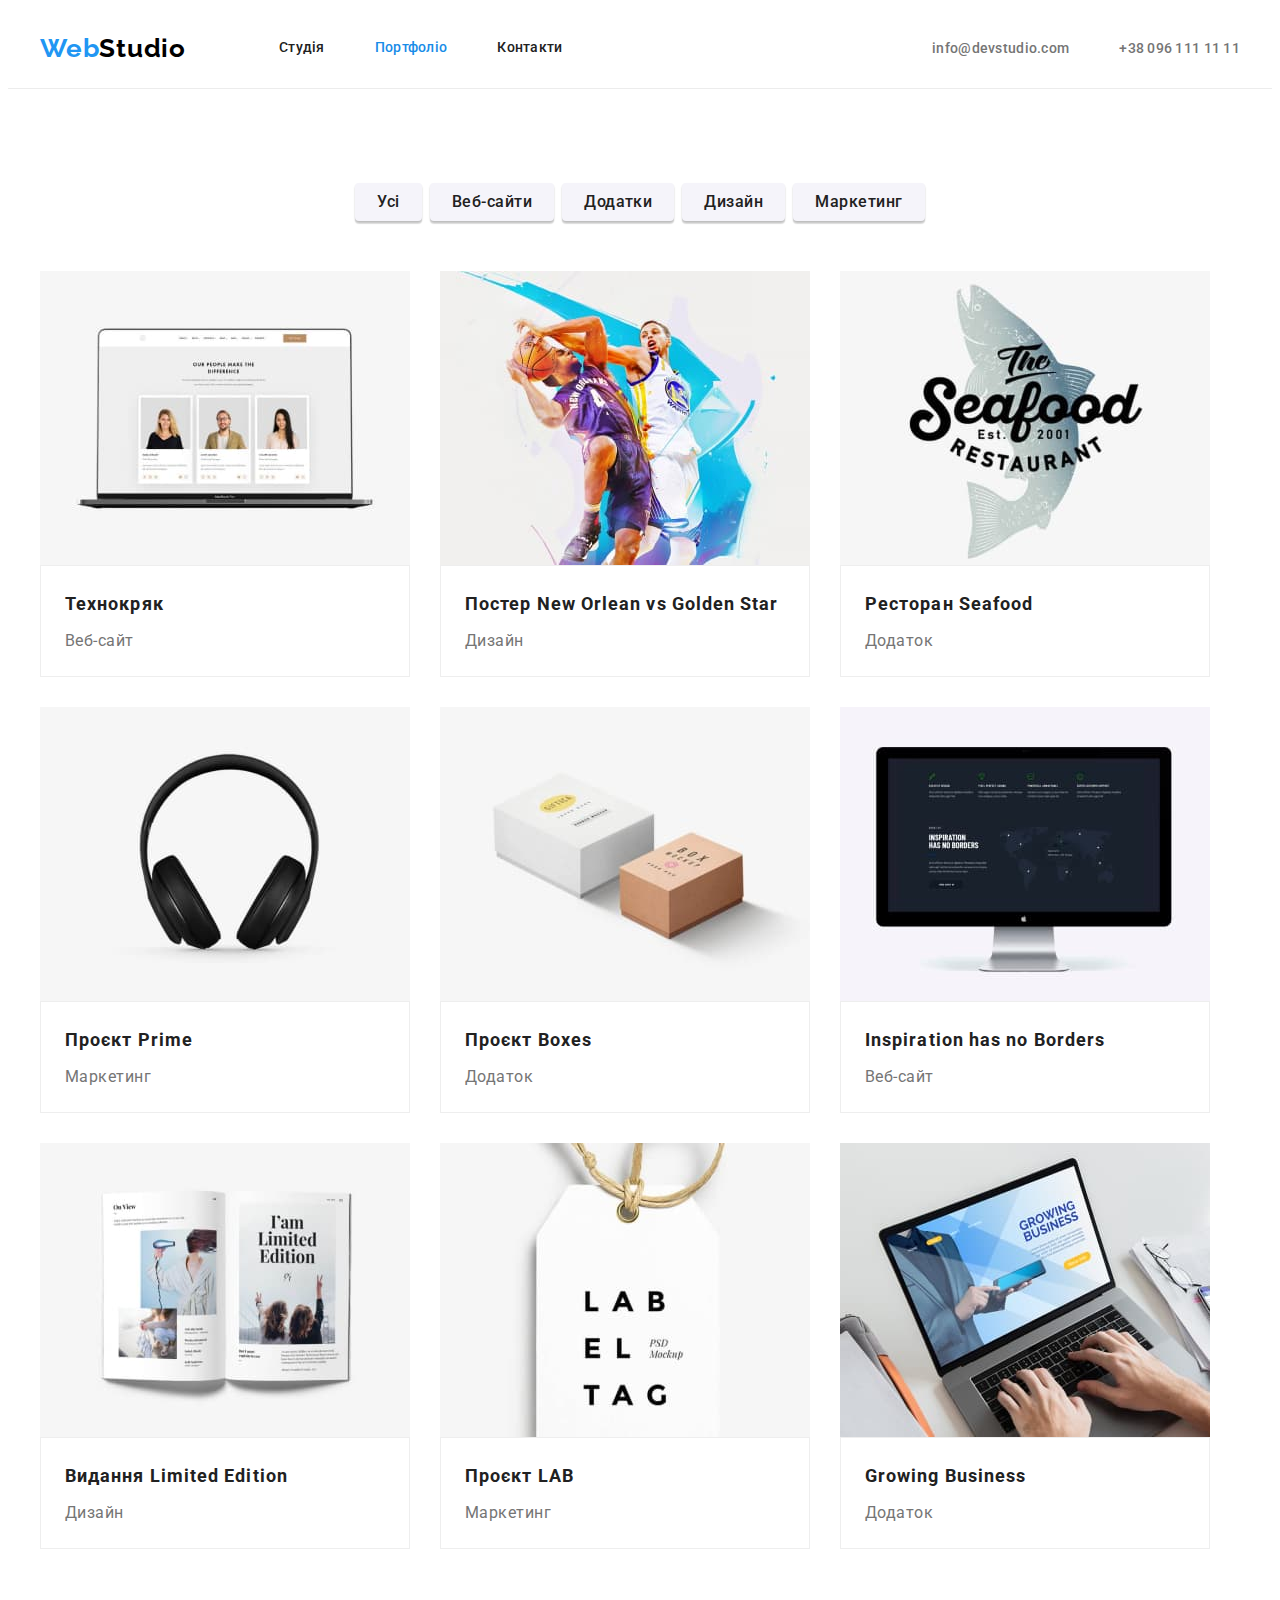
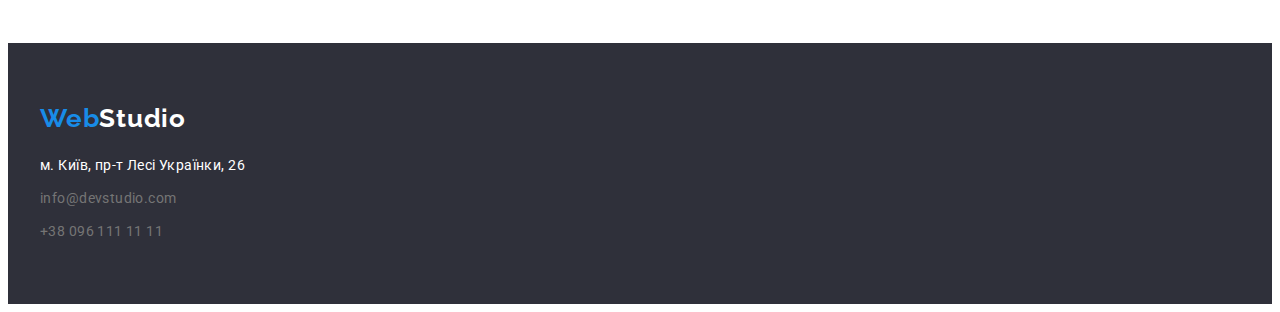
==== portfolio.html @ 497a7726 "ADD HW3" ====
<!DOCTYPE html>
<html lang="uk">
  <head>
    <meta charset="UTF-8" />
    <meta http-equiv="X-UA-Compatible" content="IE=edge" />
    <meta name="viewport" content="width=device-width, initial-scale=1.0" />
    <title>Document</title>
    <link rel="preconnect" href="https://fonts.googleapis.com" />
    <link rel="preconnect" href="https://fonts.gstatic.com" crossorigin />
    <link
      href="https://fonts.googleapis.com/css2?family=Raleway:wght@700&family=Roboto:wght@400;500;700;900&display=swap"
      rel="stylesheet"
    />
    <link
      rel="stylesheet"
      href="https://cdnjs.cloudflare.com/ajax/libs/modern-normalize/1.1.0/modern-normalize.min.css"
      integrity="sha512-wpPYUAdjBVSE4KJnH1VR1HeZfpl1ub8YT/NKx4PuQ5NmX2tKuGu6U/JRp5y+Y8XG2tV+wKQpNHVUX03MfMFn9Q=="
      crossorigin="anonymous"
      referrerpolicy="no-referrer"
    />
    <link rel="stylesheet" href="./css/styles.css" />
  </head>
  <body>
    <header class="header">
      <div class="container header-body">
        <a href="./index.html" class="logo"><span class="logo-accent">Web</span>Studio</a>
        <nav>
          <ul class="nav">
            <li class="item"><a href="./index.html" class="nav-link">Студія</a></li>
            <li class="item">
              <a href="./portfolio.html" class="nav-link current-page">Портфоліо</a>
            </li>
            <li class="item"><a href="" class="nav-link link-normalize">Контакти</a></li>
          </ul>
        </nav>
        <ul class="contact">
          <li class="item">
            <a href="mailto:info@devstudio.com" class="contact-link">info@devstudio.com</a>
          </li>
          <li class="item">
            <a href="tel:+380961111111" class="contact-link">+38 096 111 11 11</a>
          </li>
        </ul>
      </div>
    </header>
    <main>
      <section class="portfolio section">
        <div class="container">
          <h1 class="visually-hidden">Роботи студії</h1>
          <ul class="portfolio-buttons">
            <li class="item"><button type="button" class="portfolio-btn">Усі</button></li>
            <li class="item"><button type="button" class="portfolio-btn">Веб-сайти</button></li>
            <li class="item"><button type="button" class="portfolio-btn">Додатки</button></li>
            <li class="item"><button type="button" class="portfolio-btn">Дизайн</button></li>
            <li class="item"><button type="button" class="portfolio-btn">Маркетинг</button></li>
          </ul>
          <ul class="portfolio-items">
            <li>
              <a href="#" class="portfolio-item">
                <img src="./img/tehno-kriak.jpg" alt="Комп'ютер" width="370" class="image" />
                <div class="wrap">
                  <h2 class="portfolio-item-title">Технокряк</h2>
                  <p class="portfolio-item-text">Веб-сайт</p>
                </div>
              </a>
            </li>
            <li>
              <a href="#" class="portfolio-item">
                <img
                  src="./img/new-orlean-vs-golden-star.jpg"
                  alt="Баскетбол"
                  width="370"
                  class="image"
                />
                <div class="wrap">
                  <h2 class="portfolio-item-title">
                    Постер <span lang="en">New Orlean vs Golden Star</span>
                  </h2>
                  <p class="portfolio-item-text">Дизайн</p>
                </div>
              </a>
            </li>
            <li>
              <a href="#" class="portfolio-item">
                <img src="./img/seafood.jpg" alt="Логотип риба" width="370" class="image" />
                <div class="wrap">
                  <h2 class="portfolio-item-title">Ресторан <span lang="en">Seafood</span></h2>
                  <p class="portfolio-item-text">Додаток</p>
                </div>
              </a>
            </li>
            <li>
              <a href="#" class="portfolio-item">
                <img src="./img/prime.jpg" alt="Навушники" width="370" class="image" />
                <div class="wrap">
                  <h2 class="portfolio-item-title">Проєкт <span lang="en">Prime</span></h2>
                  <p class="portfolio-item-text">Маркетинг</p>
                </div>
              </a>
            </li>
            <li>
              <a href="#" class="portfolio-item">
                <img src="./img/boxes.jpg" alt="Коробки" width="370" class="image" />
                <div class="wrap">
                  <h2 class="portfolio-item-title">Проєкт <span lang="en">Boxes</span></h2>
                  <p class="portfolio-item-text">Додаток</p>
                </div>
              </a>
            </li>
            <li>
              <a href="#" class="portfolio-item">
                <img
                  src="./img/inspiration-has-no-borders.jpg"
                  alt="Монітор"
                  width="370"
                  class="image"
                />
                <div class="wrap">
                  <h2 lang="en" class="portfolio-item-title">Inspiration has no Borders</h2>
                  <p class="portfolio-item-text">Веб-сайт</p>
                </div>
              </a>
            </li>
            <li>
              <a href="#" class="portfolio-item">
                <img src="./img/limited-edition.jpg" alt="Журнал" width="370" class="image" />
                <div class="wrap">
                  <h2 class="portfolio-item-title">
                    Видання <span lang="en">Limited Edition</span>
                  </h2>
                  <p class="portfolio-item-text">Дизайн</p>
                </div>
              </a>
            </li>
            <li>
              <a href="#" class="portfolio-item">
                <img src="./img/lab.jpg" alt="Бірка" width="370" class="image" />
                <div class="wrap">
                  <h2 class="portfolio-item-title">Проєкт <span lang="en">LAB</span></h2>
                  <p class="portfolio-item-text">Маркетинг</p>
                </div>
              </a>
            </li>
            <li>
              <a href="#" class="portfolio-item">
                <img src="./img/growing-business.jpg" alt="Ноутбук" width="370" class="image" />
                <div class="wrap">
                  <h2 lang="en" class="portfolio-item-title">Growing Business</h2>
                  <p class="portfolio-item-text">Додаток</p>
                </div>
              </a>
            </li>
          </ul>
        </div>
      </section>
    </main>
    <footer class="footer">
      <div class="container">
        <a href="./index.html" class="footer-logo"
          ><span class="footer-logo-accent">Web</span>Studio</a
        >
        <address>
          <ul class="footer-contacts">
            <li class="item">
              <a
                href="https://goo.gl/maps/HTSRrRzDhA2f8Xus7"
                target="_blank"
                rel="noopener nofollow"
                class="link-normalize footer-contact footer-address"
              >
                м. Київ, пр-т Лесі Українки, 26
              </a>
            </li>
            <li class="item">
              <a href="mailto:info@devstudio.com" class="footer-contact">info@devstudio.com</a>
            </li>
            <li class="item">
              <a href="tel:+380961111111" class="footer-contact">+38 096 111 11 11</a>
            </li>
          </ul>
        </address>
      </div>
    </footer>
  </body>
</html>
---- css/styles.css ----
:root {
  --main-accent-color: #2196f3;
  --header-color: #212121;
  --text-color: #757575;
  --white-accent-color: #ffffff;
  --dark-bg-color: #2f303a;
  --white-bg-color: #ffffff;
  --grey-bg-color: #f5f4fa;
  --active-accent-color: #188ce8;
  --main-black-color: #000000;
}
body {
  font-family: 'Roboto', sans-serif;
  font-size: 14px;
  color: var(--text-color);
  background-color: var(--white-bg-color);
  letter-spacing: 0.01em;
}
p,
h1,
h2,
h3,
h4,
h5,
h6 {
  margin: 0;
}
ul,
ol {
  margin: 0;
  padding-left: 0;
  list-style-type: none;
}
button {
  cursor: pointer;
}
address {
  font-style: normal;
}
img {
  display: block;
  max-width: 100%;
  height: auto;
}
a {
  text-decoration: none;
}
.visually-hidden {
  position: absolute;
  width: 1px;
  height: 1px;
  margin: -1px;
  border: 0;
  padding: 0;
  white-space: nowrap;
  clip-path: inset(100%);
  clip: rect(0 0 0 0);
  overflow: hidden;
}
.container {
  width: 1200px;
  padding: 0 15px;
  margin: 0 auto;
}
.section {
  padding-top: 94px;
  padding-bottom: 94px;
}
.header {
  border-bottom: 1px solid #ececec;
}
.header-body {
  display: flex;
  align-items: center;
}
.nav-link.current-page {
  color: var(--active-accent-color);
}
.logo {
  margin-right: 93px;

  font-family: 'Raleway', sans-serif;
  font-weight: 700;
  font-size: 26px;
  line-height: 1.19;
  letter-spacing: 0.03em;
  color: var(--main-black-color);
}
.logo-accent {
  color: var(--main-accent-color);
}
.nav {
  display: flex;
}
.nav .item:not(:last-child) {
  margin-right: 50px;
}
.nav-link {
  display: inline-block;

  padding: 32px 0;

  font-weight: 500;
  font-size: 14px;
  line-height: 1.14;
  letter-spacing: 0.02em;
  color: var(--header-color);
}
.nav-link:hover,
.nav-link:focus {
  color: var(--main-accent-color);
}
.contact {
  display: flex;

  margin-left: auto;
}
.contact .item:not(:last-child) {
  margin-right: 50px;
}
.contact-link {
  padding: 32px 0;
  font-weight: 500;
  line-height: 1.14;
  letter-spacing: 0.02em;
  color: var(--text-color);
}
.contact-link:hover,
.contact-link:focus {
  color: var(--main-accent-color);
}
.hero {
  padding-top: 200px;
  padding-bottom: 200px;
  background: var(--dark-bg-color);
}
.hero-body {
  text-align: center;
}
.hero-header {
  margin: 0 auto;
  margin-bottom: 30px;
  width: 696px;
  font-weight: 900;
  font-size: 44px;
  line-height: 1.36;
  letter-spacing: 0.06em;
  text-transform: uppercase;
  color: var(--white-accent-color);
}
.hero-btn {
  padding: 10px 32px;

  border: none;
  border-radius: 4px;

  font-family: inherit;
  font-weight: 700;
  font-size: 16px;
  line-height: 1.86;
  text-align: center;
  letter-spacing: 0.06em;
  color: var(--white-accent-color);
  background-color: var(--main-accent-color);
}
.hero-btn:hover,
.hero-btn:focus {
  background-color: var(--active-accent-color);
}
.features {
}
.features-list {
  display: flex;
  gap: 30px;
}
.features-list .item {
  width: 270px;
}
.features-title {
  margin-bottom: 10px;

  font-size: 14px;
  font-weight: 700;
  line-height: 1.14;
  letter-spacing: 0.03em;
  text-transform: uppercase;
  color: var(--header-color);
}
.features-text {
  line-height: 1.71;
  letter-spacing: 0.03em;
}
.our-products {
  padding-top: 0;
}
.secondary-title {
  margin-bottom: 50px;

  font-weight: 700;
  font-size: 36px;
  line-height: 1.16;
  text-align: center;
  letter-spacing: 0.03em;
  color: var(--header-color);
}
.our-products-list {
  display: flex;
  gap: 30px;
}
.our-team {
  background-color: var(--grey-bg-color);
}
.our-team-list {
  display: flex;
  gap: 30px;
}
.our-team-item {
  background-color: var(--white-bg-color);
  box-shadow: 0px 1px 3px rgba(0, 0, 0, 0.12), 0px 1px 1px rgba(0, 0, 0, 0.14),
    0px 2px 1px rgba(0, 0, 0, 0.2);
  border-radius: 0px 0px 4px 4px;
}
.our-team-item .body {
  padding: 30px 0;
  margin: 0 auto;
}
.our-team-text {
  font-size: 16px;
  line-height: 1.19;
  text-align: center;
  letter-spacing: 0.03em;
}
.our-team-title {
  margin-bottom: 10px;

  font-weight: 500;
  color: var(--header-color);
}
.footer {
  padding-top: 60px;
  padding-bottom: 60px;

  background-color: var(--dark-bg-color);
}
.footer-logo {
  display: inline-block;
  margin-bottom: 20px;
  font-family: 'Raleway';
  font-weight: 700;
  font-size: 26px;
  line-height: 1.19;
  letter-spacing: 0.03em;
  color: var(--white-accent-color);
}
.footer-logo-accent {
  color: var(--active-accent-color);
}
.footer-contacts .item:not(:last-child) {
  margin-bottom: 9px;
}
.footer-contact {
  line-height: 1.71;
  letter-spacing: 0.03em;
  font-style: normal;
  color: var(--text-color);
}
.footer-contact:hover,
.footer-contact:focus {
  color: var(--active-accent-color);
}
.footer-address {
  color: var(--white-accent-color);
}
.portfolio {
  background-color: var(--white-bg-color);
}
.portfolio-buttons {
  display: flex;
  justify-content: center;
  margin-bottom: 50px;
}
.portfolio-buttons .item:not(:last-child) {
  margin-right: 8px;
}
.portfolio-btn {
  padding: 6px 22px;

  font-family: inherit;
  font-weight: 500;
  font-size: 16px;
  line-height: 1.62;
  text-align: center;
  letter-spacing: 0.03em;
  color: var(--header-color);
  background-color: var(--grey-bg-color);
  border: none;
  box-shadow: 0px 3px 1px rgba(0, 0, 0, 0.1), 0px 1px 2px rgba(0, 0, 0, 0.08),
    0px 2px 2px rgba(0, 0, 0, 0.12);
  border-radius: 4px;
  cursor: pointer;
}
.portfolio-btn:hover,
.portfolio-btn:focus {
  background-color: var(--active-accent-color);
  color: var(--white-accent-color);
}

.portfolio-items {
  display: flex;
  flex-wrap: wrap;
  gap: 30px;
}
.portfolio-item {
  display: inline-block;
  flex-basis: calc((100%-60px) / 3);
}
.wrap {
  padding: 20px 24px;
  border: 1px solid #eeeeee;
}

.portfolio-item-title {
  margin-bottom: 4px;

  font-weight: 700;
  font-size: 18px;
  line-height: 2;
  letter-spacing: 0.06em;
  color: var(--header-color);
}
.portfolio-item-text {
  font-size: 16px;
  line-height: 1.88;
  letter-spacing: 0.03em;
  color: var(--text-color);
}
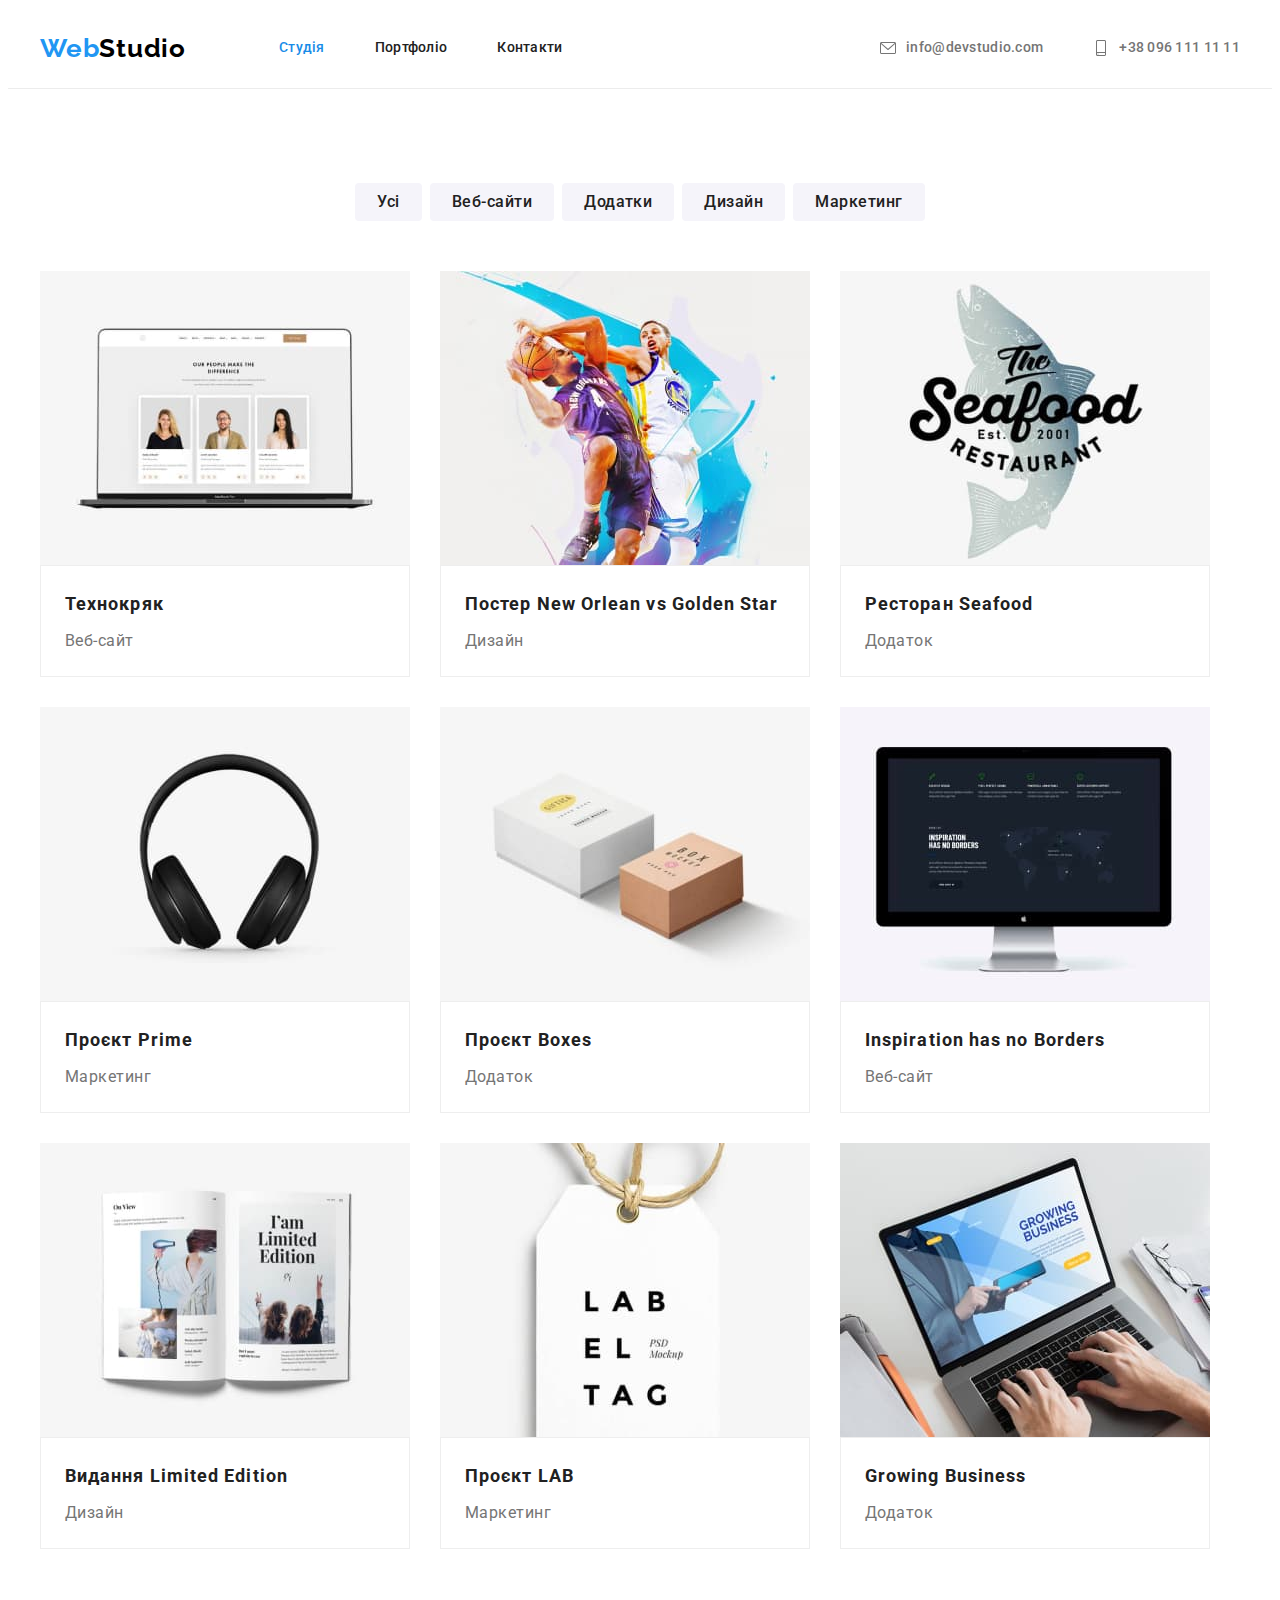
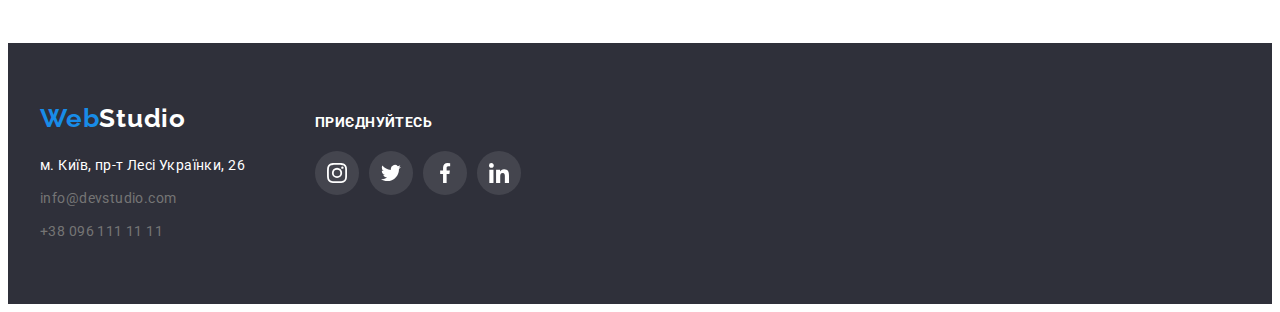
==== commit 30acd499: "виконано дз 4" ====
--- a/portfolio.html
+++ b/portfolio.html
@@ -26,19 +26,27 @@
         <a href="./index.html" class="logo"><span class="logo-accent">Web</span>Studio</a>
         <nav>
           <ul class="nav">
-            <li class="item"><a href="./index.html" class="nav-link">Студія</a></li>
-            <li class="item">
-              <a href="./portfolio.html" class="nav-link current-page">Портфоліо</a>
-            </li>
+            <li class="item"><a href="./index.html" class="nav-link current-page">Студія</a></li>
+            <li class="item"><a href="./portfolio.html" class="nav-link">Портфоліо</a></li>
             <li class="item"><a href="" class="nav-link link-normalize">Контакти</a></li>
           </ul>
         </nav>
         <ul class="contact">
           <li class="item">
-            <a href="mailto:info@devstudio.com" class="contact-link">info@devstudio.com</a>
+            <a href="mailto:info@devstudio.com" class="contact-link">
+              <svg class="contact-icon" width="16" height="16">
+                <use href="./img/icons.svg#envelope"></use>
+              </svg>
+              info@devstudio.com
+            </a>
           </li>
           <li class="item">
-            <a href="tel:+380961111111" class="contact-link">+38 096 111 11 11</a>
+            <a href="tel:+380961111111" class="contact-link">
+              <svg class="contact-icon" width="16" height="16">
+                <use href="./img/icons.svg#smartphone"></use>
+              </svg>
+              +38 096 111 11 11</a
+            >
           </li>
         </ul>
       </div>
@@ -155,30 +163,65 @@
       </section>
     </main>
     <footer class="footer">
-      <div class="container">
-        <a href="./index.html" class="footer-logo"
-          ><span class="footer-logo-accent">Web</span>Studio</a
-        >
-        <address>
-          <ul class="footer-contacts">
-            <li class="item">
-              <a
-                href="https://goo.gl/maps/HTSRrRzDhA2f8Xus7"
-                target="_blank"
-                rel="noopener nofollow"
-                class="link-normalize footer-contact footer-address"
-              >
-                м. Київ, пр-т Лесі Українки, 26
-              </a>
-            </li>
-            <li class="item">
-              <a href="mailto:info@devstudio.com" class="footer-contact">info@devstudio.com</a>
-            </li>
-            <li class="item">
-              <a href="tel:+380961111111" class="footer-contact">+38 096 111 11 11</a>
-            </li>
-          </ul>
-        </address>
+      <div class="container footer-wrap">
+        <div class="address-wrap">
+          <a href="./index.html" class="footer-logo"
+            ><span class="footer-logo-accent">Web</span>Studio</a
+          >
+          <address>
+            <ul class="footer-contacts">
+              <li class="item">
+                <a
+                  href="https://goo.gl/maps/HTSRrRzDhA2f8Xus7"
+                  target="_blank"
+                  rel="noopener nofollow"
+                  class="link-normalize footer-contact footer-address"
+                >
+                  м. Київ, пр-т Лесі Українки, 26
+                </a>
+              </li>
+              <li class="item">
+                <a href="mailto:info@devstudio.com" class="footer-contact">info@devstudio.com</a>
+              </li>
+              <li class="item">
+                <a href="tel:+380961111111" class="footer-contact">+38 096 111 11 11</a>
+              </li>
+            </ul>
+          </address>
+        </div>
+        <div class="social-links-wrap">
+          <h2 class="social-links-title">приєднуйтесь</h2>
+          <ul class="social-links-list">
+            <li class="item">
+              <a href="#" class="social-link">
+                <svg class="social-link-icon" width="20" height="20">
+                  <use href="./img/icons.svg#instagram"></use>
+                </svg>
+              </a>
+            </li>
+            <li class="item">
+              <a href="#" class="social-link">
+                <svg class="social-link-icon" width="20" height="20">
+                  <use href="./img/icons.svg#twitter"></use>
+                </svg>
+              </a>
+            </li>
+            <li class="item">
+              <a href="#" class="social-link">
+                <svg class="social-link-icon" width="20" height="20">
+                  <use href="./img/icons.svg#facebook"></use>
+                </svg>
+              </a>
+            </li>
+            <li class="item">
+              <a href="#" class="social-link">
+                <svg class="social-link-icon" width="20" height="20">
+                  <use href="./img/icons.svg#linkedin"></use>
+                </svg>
+              </a>
+            </li>
+          </ul>
+        </div>
       </div>
     </footer>
   </body>
--- a/css/styles.css
+++ b/css/styles.css
@@ -8,6 +8,7 @@
   --grey-bg-color: #f5f4fa;
   --active-accent-color: #188ce8;
   --main-black-color: #000000;
+  --icon-color: #afb1b8;
 }
 body {
   font-family: 'Roboto', sans-serif;
@@ -115,16 +116,26 @@
 
   margin-left: auto;
 }
+
 .contact .item:not(:last-child) {
   margin-right: 50px;
 }
 .contact-link {
+  display: flex;
+  align-items: center;
+
   padding: 32px 0;
+
   font-weight: 500;
   line-height: 1.14;
   letter-spacing: 0.02em;
   color: var(--text-color);
 }
+.contact-icon {
+  margin-right: 10px;
+
+  fill: currentColor;
+}
 .contact-link:hover,
 .contact-link:focus {
   color: var(--main-accent-color);
@@ -132,7 +143,12 @@
 .hero {
   padding-top: 200px;
   padding-bottom: 200px;
-  background: var(--dark-bg-color);
+
+  background-image: linear-gradient(rgba(47, 48, 58, 0.4), rgba(47, 48, 58, 0.4)),
+    url(../img/hero.jpg);
+  background-repeat: no-repeat;
+  background-position: center;
+  background-size: contain;
 }
 .hero-body {
   text-align: center;
@@ -167,14 +183,22 @@
 .hero-btn:focus {
   background-color: var(--active-accent-color);
 }
-.features {
-}
 .features-list {
   display: flex;
   gap: 30px;
 }
 .features-list .item {
   width: 270px;
+}
+.feature-thumb {
+  width: 270px;
+  height: 120px;
+  display: flex;
+  align-items: center;
+  justify-content: center;
+  margin-bottom: 30px;
+  background-color: var(--grey-bg-color);
+  border-radius: 4px;
 }
 .features-title {
   margin-bottom: 10px;
@@ -236,11 +260,108 @@
   font-weight: 500;
   color: var(--header-color);
 }
+.our-team-cosials {
+  margin-top: 16px;
+  display: flex;
+  justify-content: center;
+  gap: 10px;
+}
+.soc-link {
+  display: flex;
+  align-items: center;
+  justify-content: center;
+  width: 44px;
+  height: 44px;
+  border-radius: 50%;
+  color: var(--icon-color);
+}
+.soc-link:hover,
+.soc-link:focus {
+  background-color: var(--active-accent-color);
+  color: var(--white-accent-color);
+}
+.link-icon {
+  fill: currentColor;
+}
+.customers-title {
+  font-weight: 700;
+  font-size: 36px;
+  line-height: 1.17;
+  text-align: center;
+  letter-spacing: 0.03em;
+  color: var(--header-color);
+  margin-bottom: 50px;
+}
+.customers-list {
+  display: flex;
+  justify-content: center;
+  gap: 30px;
+}
+.customer-link {
+  display: flex;
+  justify-content: center;
+  align-items: center;
+  width: 170px;
+  height: 92px;
+  border: 1px solid var(--icon-color);
+  border-radius: 4px;
+  color: var(--icon-color);
+}
+.customer-link:hover,
+.customer-link:focus {
+  color: var(--active-accent-color);
+  border: 1px solid var(--active-accent-color);
+}
+.customer-icon {
+  fill: currentColor;
+}
 .footer {
   padding-top: 60px;
   padding-bottom: 60px;
 
   background-color: var(--dark-bg-color);
+}
+.footer-wrap {
+  display: flex;
+  gap: 70px;
+}
+.social-links-wrap {
+  padding-top: 12px;
+}
+.social-links-title {
+  margin-bottom: 20px;
+
+  font-weight: 700;
+  font-size: 14px;
+  line-height: 1.14;
+  letter-spacing: 0.03em;
+  text-transform: uppercase;
+  color: var(--white-accent-color);
+}
+.social-links-list {
+  display: flex;
+  align-items: center;
+  gap: 10px;
+}
+
+.social-link {
+  display: flex;
+  align-items: center;
+  justify-content: center;
+
+  width: 44px;
+  height: 44px;
+
+  border-radius: 50%;
+  color: var(--white-accent-color);
+  background-color: rgba(255, 255, 255, 0.1);
+}
+.social-link-icon {
+  fill: currentColor;
+}
+.social-link:hover,
+.social-link:focus {
+  background-color: var(--active-accent-color);
 }
 .footer-logo {
   display: inline-block;
@@ -294,8 +415,6 @@
   color: var(--header-color);
   background-color: var(--grey-bg-color);
   border: none;
-  box-shadow: 0px 3px 1px rgba(0, 0, 0, 0.1), 0px 1px 2px rgba(0, 0, 0, 0.08),
-    0px 2px 2px rgba(0, 0, 0, 0.12);
   border-radius: 4px;
   cursor: pointer;
 }
@@ -303,6 +422,8 @@
 .portfolio-btn:focus {
   background-color: var(--active-accent-color);
   color: var(--white-accent-color);
+  box-shadow: 0px 3px 1px rgba(0, 0, 0, 0.1), 0px 1px 2px rgba(0, 0, 0, 0.08),
+    0px 2px 2px rgba(0, 0, 0, 0.12);
 }
 
 .portfolio-items {
@@ -314,6 +435,11 @@
   display: inline-block;
   flex-basis: calc((100%-60px) / 3);
 }
+.portfolio-item:hover,
+.portfolio-item:focus {
+  box-shadow: 0px 1px 1px rgba(0, 0, 0, 0.12), 0px 4px 4px rgba(0, 0, 0, 0.06),
+    1px 4px 6px rgba(0, 0, 0, 0.16);
+}
 .wrap {
   padding: 20px 24px;
   border: 1px solid #eeeeee;
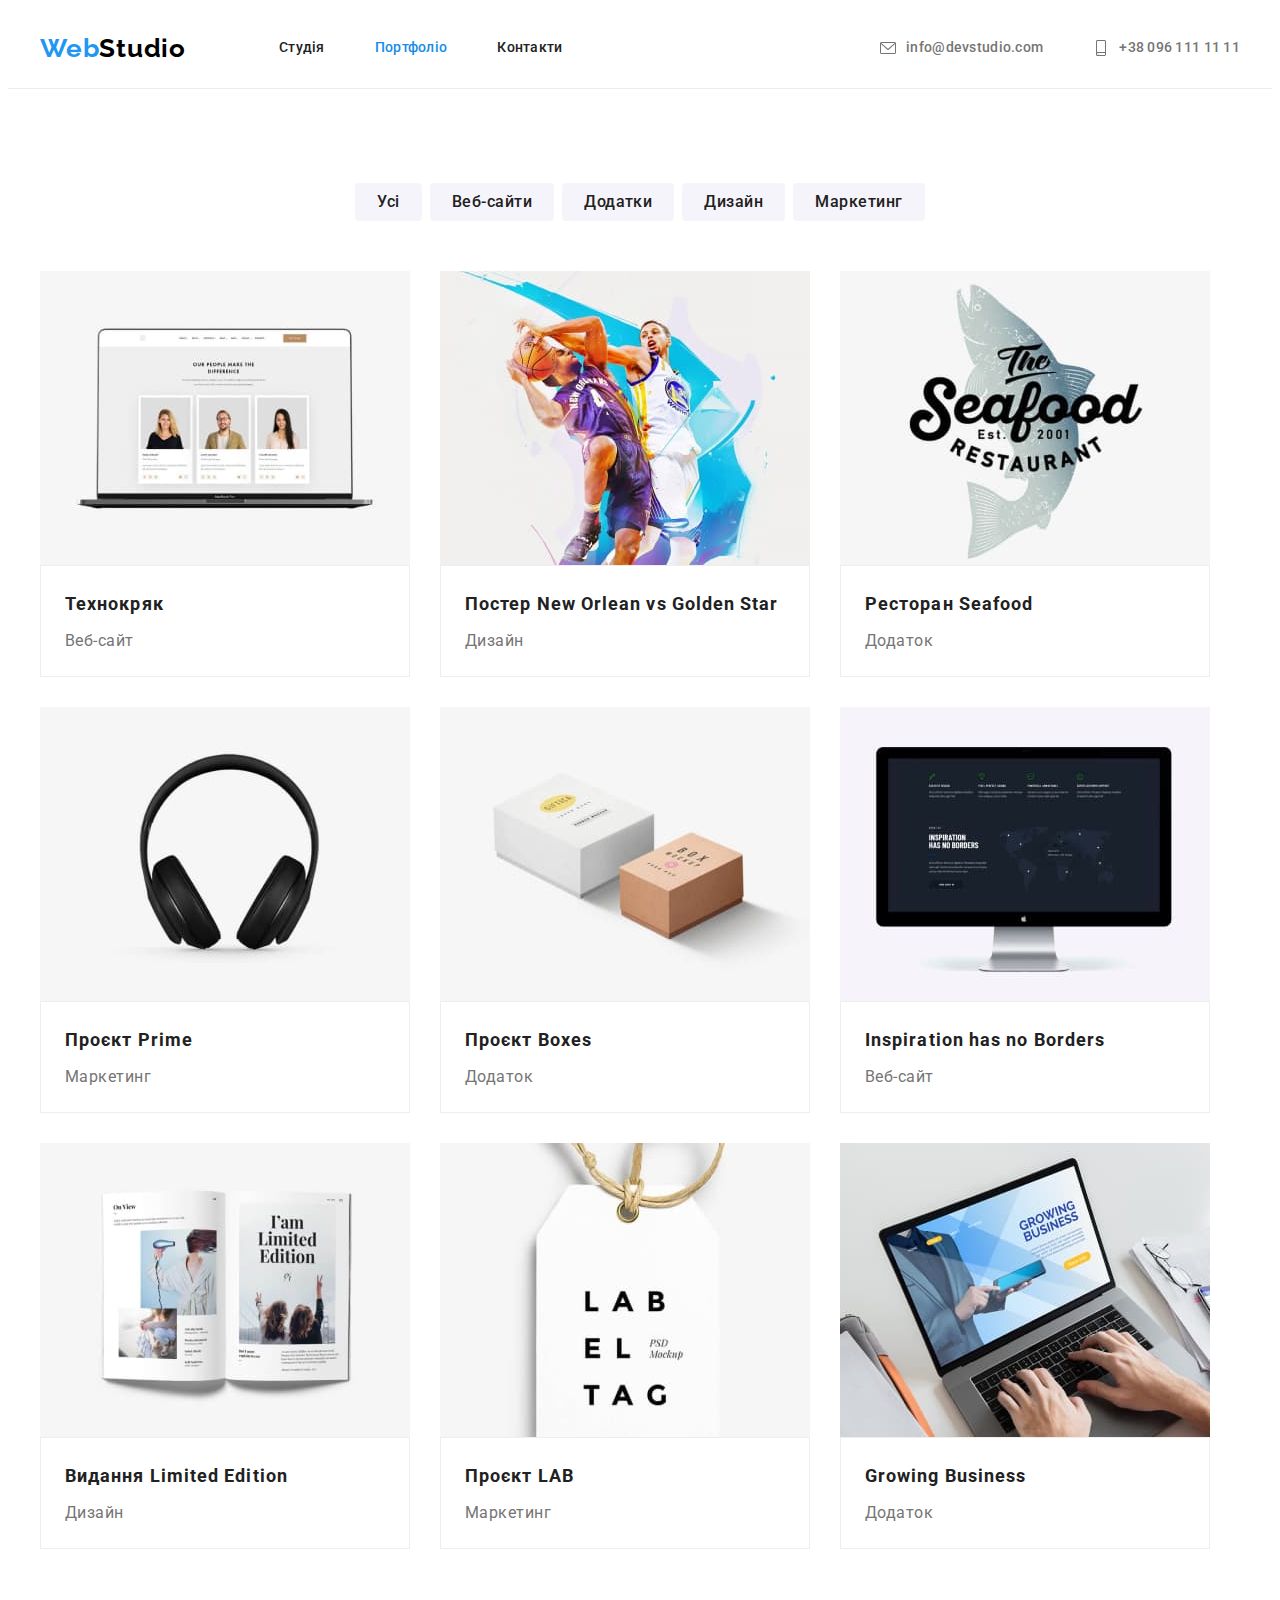
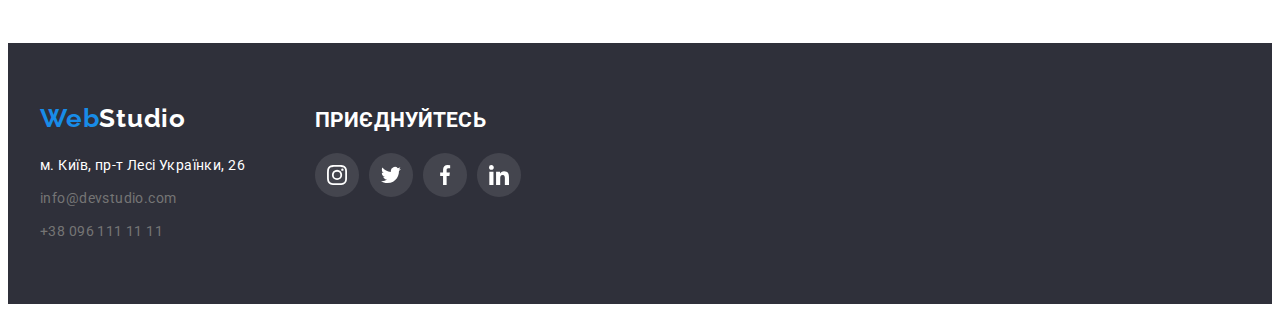
==== commit f7a94623: "невеликі зміни" ====
--- a/portfolio.html
+++ b/portfolio.html
@@ -26,8 +26,10 @@
         <a href="./index.html" class="logo"><span class="logo-accent">Web</span>Studio</a>
         <nav>
           <ul class="nav">
-            <li class="item"><a href="./index.html" class="nav-link current-page">Студія</a></li>
-            <li class="item"><a href="./portfolio.html" class="nav-link">Портфоліо</a></li>
+            <li class="item"><a href="./index.html" class="nav-link">Студія</a></li>
+            <li class="item">
+              <a href="./portfolio.html" class="nav-link current-page">Портфоліо</a>
+            </li>
             <li class="item"><a href="" class="nav-link link-normalize">Контакти</a></li>
           </ul>
         </nav>
--- a/css/styles.css
+++ b/css/styles.css
@@ -148,7 +148,10 @@
     url(../img/hero.jpg);
   background-repeat: no-repeat;
   background-position: center;
-  background-size: contain;
+  background-size: cover;
+  min-width: 1600px;
+  height: 600px;
+  margin: 0 auto;
 }
 .hero-body {
   text-align: center;
@@ -323,18 +326,16 @@
 }
 .footer-wrap {
   display: flex;
+  align-items: baseline;
   gap: 70px;
 }
 .social-links-wrap {
-  padding-top: 12px;
 }
 .social-links-title {
   margin-bottom: 20px;
 
   font-weight: 700;
-  font-size: 14px;
   line-height: 1.14;
-  letter-spacing: 0.03em;
   text-transform: uppercase;
   color: var(--white-accent-color);
 }
